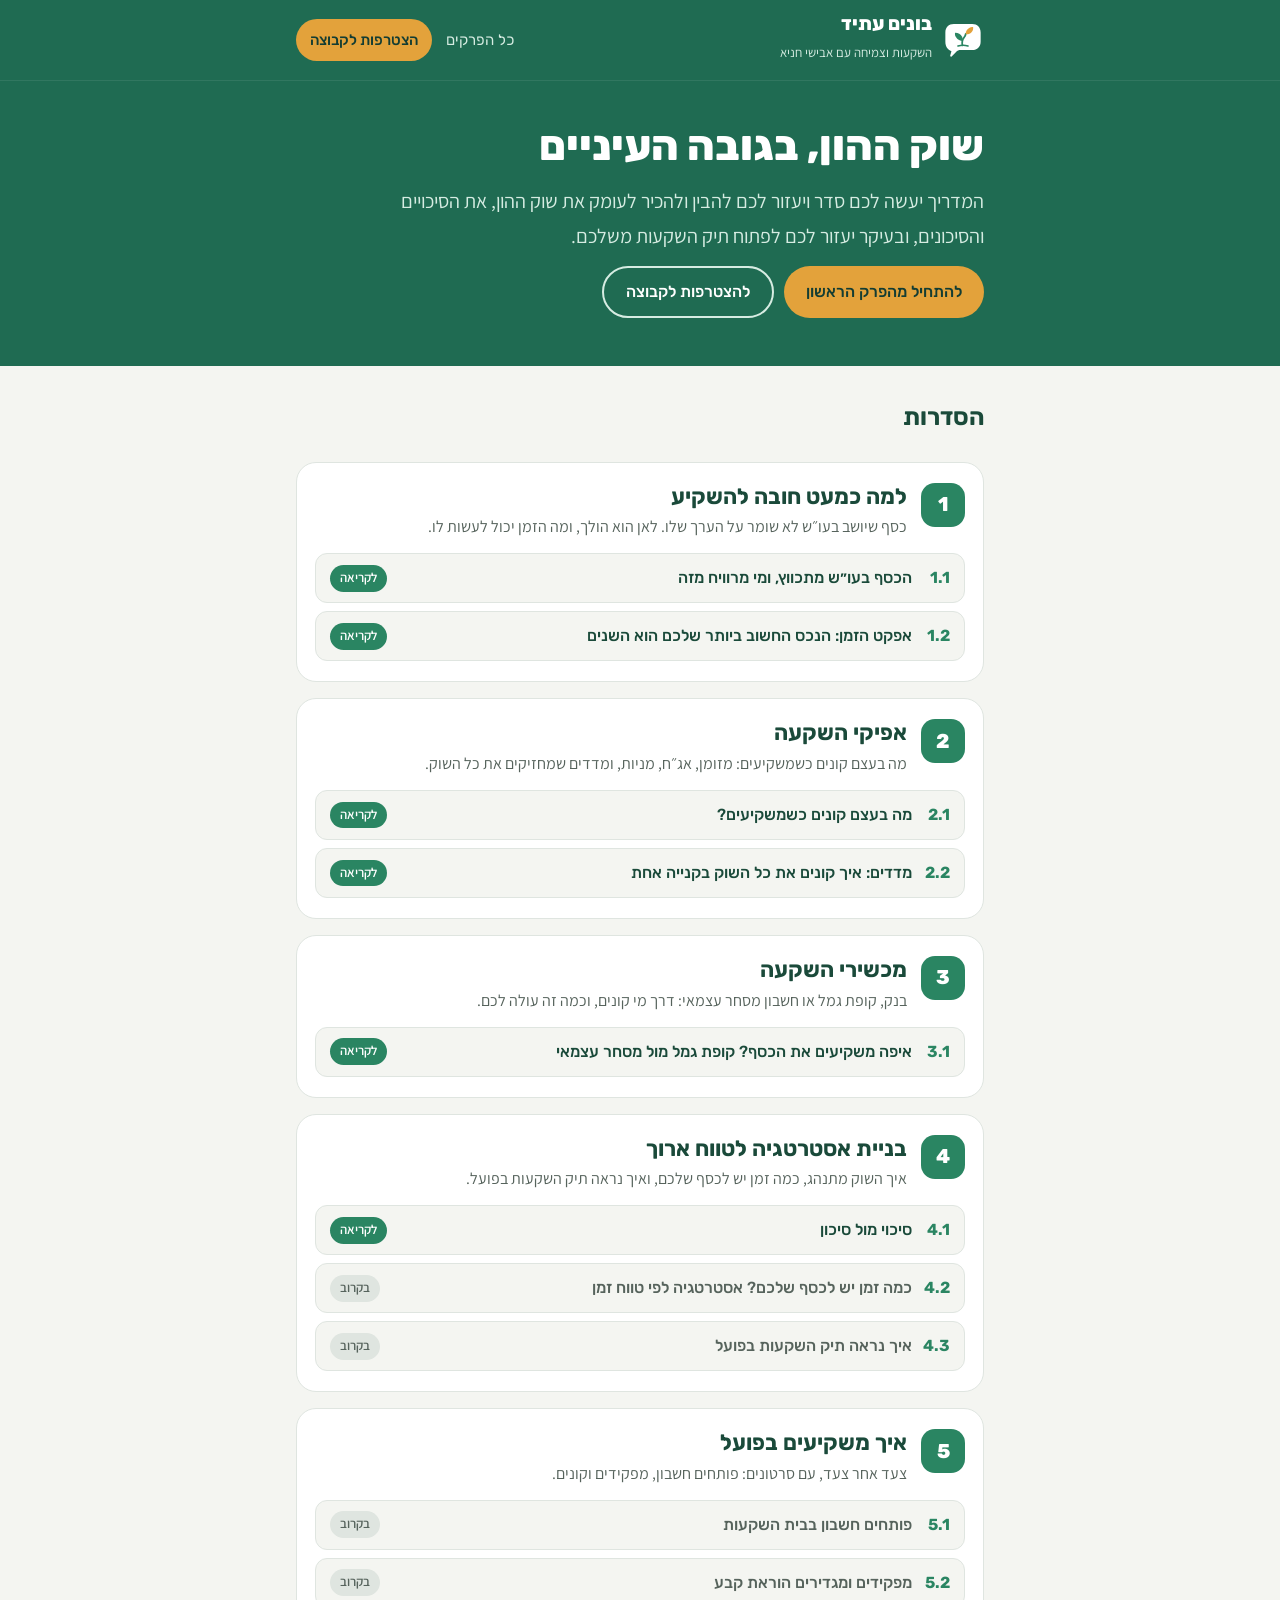
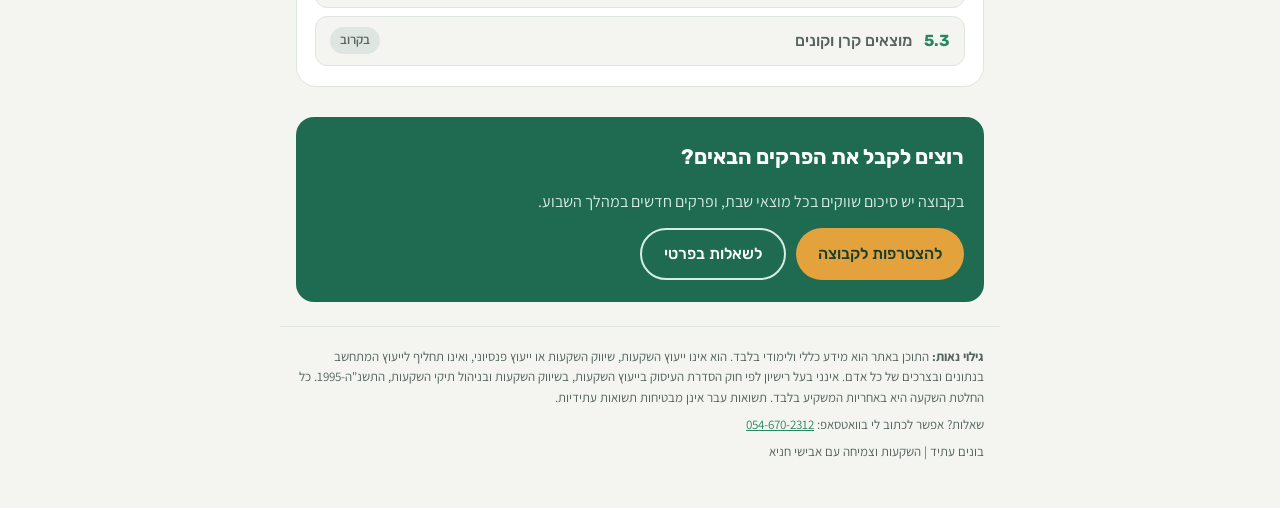
==== index.html @ 4a6ccd6f "פרק 4.1: סיכוי מול סיכון, ועדכון שמות הפרקים בסדרה 4 Co-Authored-By: Claude Opus 5.5 <noreply@anthro" ====
<!doctype html>
<html lang="he" dir="rtl">
<head>
<meta charset="utf-8">
<meta name="viewport" content="width=device-width, initial-scale=1">
<title>בונים עתיד | השקעות וצמיחה עם אבישי חניא</title>
<meta name="description" content="מדריך השקעות למתחילים בגובה העיניים: למה להשקיע, במה, דרך מי, ואיך בפועל.">
<meta property="og:title" content="בונים עתיד | השקעות וצמיחה עם אבישי חניא">
<meta property="og:description" content="מדריך השקעות למתחילים בגובה העיניים: למה להשקיע, במה, דרך מי, ואיך בפועל.">
<link rel="icon" href="assets/logo.svg" type="image/svg+xml">
<link rel="preconnect" href="https://fonts.googleapis.com">
<link rel="preconnect" href="https://fonts.gstatic.com" crossorigin>
<link rel="stylesheet" href="https://fonts.googleapis.com/css2?family=Rubik:wght@500;700;800&family=Assistant:wght@400;600;700&display=swap">
<link rel="stylesheet" href="assets/style.css">
</head>
<body>
<header class="site">
  <div class="wrap bar">
    <a class="brand" href="index.html"><svg class="logo" viewBox="0 0 100 100" aria-hidden="true"><path d="M28 12 H72 C84 12 92 20 92 32 V54 C92 66 84 74 72 74 H44 C40 74 36.5 75.5 33.5 78.5 L23 89 C21.5 90.5 19 89.2 19.6 87.2 L22.5 76.5 C13.5 73.5 8 65 8 54 V32 C8 20 16 12 28 12 Z" fill="#FFFFFF"/><path d="M48.5 63 C47 55 48.5 49 52.5 44 C55 41 56.3 38.5 56.5 35.5" stroke="#2A8562" stroke-width="4.2" stroke-linecap="round" fill="none"/><path d="M38 64.5 Q50 60.5 62 64.5" stroke="#2A8562" stroke-width="3.6" stroke-linecap="round" fill="none"/><path d="M49.6 52.5 C44 52.5 36.5 50 32.6 42.5 C30.8 39 30.4 35.5 31.2 32.6 C38 32.4 44.6 35.6 47.9 42 C49.4 45 49.9 48.6 49.6 52.5 Z" fill="#2A8562"/><path d="M56.4 36.4 C56 30.2 58.8 24.4 64.6 21.2 C67.8 19.5 71.4 18.9 74.2 19.4 C74.7 24.2 73.2 29.2 69.2 32.6 C65.6 35.6 61 36.8 56.4 36.4 Z" fill="#E3A23B"/></svg><span><b>בונים עתיד</b><small>השקעות וצמיחה עם אבישי חניא</small></span></a>
    <nav><a href="index.html#series">כל הפרקים</a><a class="join" href="https://chat.whatsapp.com/K5WcsUNhc2CIY9REkp1zK6?s=cl&amp;p=a&amp;mlu=4&amp;ilr=4&amp;iam=0">הצטרפות לקבוצה</a></nav>
  </div>
</header>
<section class="hero home">
  <div class="wrap">
    <h1>שוק ההון, בגובה העיניים</h1>
    <p class="dek">המדריך יעשה לכם סדר ויעזור לכם להבין ולהכיר לעומק את שוק ההון, את הסיכויים והסיכונים, ובעיקר יעזור לכם לפתוח תיק השקעות משלכם.</p>
    <div class="btns">
      <a class="btn p" href="posts/1-1.html">להתחיל מהפרק הראשון</a>
      <a class="btn s" href="https://chat.whatsapp.com/K5WcsUNhc2CIY9REkp1zK6?s=cl&amp;p=a&amp;mlu=4&amp;ilr=4&amp;iam=0">להצטרפות לקבוצה</a>
    </div>
  </div>
</section>
<main class="wrap">
  <section id="series" class="series-list">
    <h2>הסדרות</h2>
    <article class="series-card" id="s1">
  <div class="sh"><div class="num">1</div><div><h2>למה כמעט חובה להשקיע</h2><p>כסף שיושב בעו״ש לא שומר על הערך שלו. לאן הוא הולך, ומה הזמן יכול לעשות לו.</p></div></div>
  <ul><li><a href="posts/1-1.html"><span class="n">1.1</span>הכסף בעו״ש מתכווץ, ומי מרוויח מזה<span class="tag pub">לקריאה</span></a></li><li><a href="posts/1-2.html"><span class="n">1.2</span>אפקט הזמן: הנכס החשוב ביותר שלכם הוא השנים<span class="tag pub">לקריאה</span></a></li></ul>
</article><article class="series-card" id="s2">
  <div class="sh"><div class="num">2</div><div><h2>אפיקי השקעה</h2><p>מה בעצם קונים כשמשקיעים: מזומן, אג״ח, מניות, ומדדים שמחזיקים את כל השוק.</p></div></div>
  <ul><li><a href="posts/2-1.html"><span class="n">2.1</span>מה בעצם קונים כשמשקיעים?<span class="tag pub">לקריאה</span></a></li><li><a href="posts/2-2.html"><span class="n">2.2</span>מדדים: איך קונים את כל השוק בקנייה אחת<span class="tag pub">לקריאה</span></a></li></ul>
</article><article class="series-card" id="s3">
  <div class="sh"><div class="num">3</div><div><h2>מכשירי השקעה</h2><p>בנק, קופת גמל או חשבון מסחר עצמאי: דרך מי קונים, וכמה זה עולה לכם.</p></div></div>
  <ul><li><a href="posts/3-1.html"><span class="n">3.1</span>איפה משקיעים את הכסף? קופת גמל מול מסחר עצמאי<span class="tag pub">לקריאה</span></a></li></ul>
</article><article class="series-card" id="s4">
  <div class="sh"><div class="num">4</div><div><h2>בניית אסטרטגיה לטווח ארוך</h2><p>איך השוק מתנהג, כמה זמן יש לכסף שלכם, ואיך נראה תיק השקעות בפועל.</p></div></div>
  <ul><li><a href="posts/4-1.html"><span class="n">4.1</span>סיכוי מול סיכון<span class="tag pub">לקריאה</span></a></li><li class="soon"><span class="n">4.2</span>כמה זמן יש לכסף שלכם? אסטרטגיה לפי טווח זמן<span class="tag">בקרוב</span></li><li class="soon"><span class="n">4.3</span>איך נראה תיק השקעות בפועל<span class="tag">בקרוב</span></li></ul>
</article><article class="series-card" id="s5">
  <div class="sh"><div class="num">5</div><div><h2>איך משקיעים בפועל</h2><p>צעד אחר צעד, עם סרטונים: פותחים חשבון, מפקידים וקונים.</p></div></div>
  <ul><li class="soon"><span class="n">5.1</span>פותחים חשבון בבית השקעות<span class="tag">בקרוב</span></li><li class="soon"><span class="n">5.2</span>מפקידים ומגדירים הוראת קבע<span class="tag">בקרוב</span></li><li class="soon"><span class="n">5.3</span>מוצאים קרן וקונים<span class="tag">בקרוב</span></li></ul>
</article>
  </section>
  <section class="cta">
  <h3>רוצים לקבל את הפרקים הבאים?</h3>
  <p>בקבוצה יש סיכום שווקים בכל מוצאי שבת, ופרקים חדשים במהלך השבוע.</p>
  <div class="btns">
    <a class="btn p" href="https://chat.whatsapp.com/K5WcsUNhc2CIY9REkp1zK6?s=cl&amp;p=a&amp;mlu=4&amp;ilr=4&amp;iam=0">להצטרפות לקבוצה</a>
    <a class="btn s" href="https://wa.me/972546702312">לשאלות בפרטי</a>
  </div>
</section>
</main>
<footer class="site">
  <div class="wrap">
    <p><b>גילוי נאות:</b> התוכן באתר הוא מידע כללי ולימודי בלבד. הוא אינו ייעוץ השקעות, שיווק השקעות או ייעוץ פנסיוני, ואינו תחליף לייעוץ המתחשב בנתונים ובצרכים של כל אדם. אינני בעל רישיון לפי חוק הסדרת העיסוק בייעוץ השקעות, בשיווק השקעות ובניהול תיקי השקעות, התשנ"ה-1995. כל החלטת השקעה היא באחריות המשקיע בלבד. תשואות עבר אינן מבטיחות תשואות עתידיות.</p>
    <p>שאלות? אפשר לכתוב לי בוואטסאפ: <a href="https://wa.me/972546702312">054-670-2312</a></p>
    <p>בונים עתיד | השקעות וצמיחה עם אבישי חניא</p>
  </div>
</footer>
</body>
</html>
---- assets/style.css ----
/* בונים עתיד – עיצוב האתר. עמודה אחת לקריאה, פס מותג כהה למעלה, צבעי ירוק-ענבר. */
:root{
  --bg:#F4F5F1; --surface:#FFFFFF; --ink:#16211C; --muted:#56635C; --line:#DFE5E0;
  --brand:#2A8562; --brand-deep:#1A4A3A; --amber:#E3A23B; --mint:#EAF4EE;
  --band:#1F6B52; --band-ink:#FFFFFF; --band-soft:#D6ECE2;
  --f-display:'Rubik','Assistant',system-ui,sans-serif; --f-body:'Assistant','Rubik',system-ui,sans-serif;
}
@media (prefers-color-scheme: dark){:root{
  --bg:#0F1915; --surface:#16231E; --ink:#E6EEEA; --muted:#A1B1A9; --line:#29382F;
  --brand:#6CC39C; --brand-deep:#D3EBDF; --mint:#1B3029; --band:#0B2A21; --band-ink:#F3F7F5; --band-soft:#A9CFBE;
  color-scheme:dark}}
*{box-sizing:border-box}
html{scroll-behavior:smooth}
body{margin:0;background:var(--bg);color:var(--ink);font-family:var(--f-body);font-size:18px;line-height:1.75}
a{color:var(--brand)}
a:focus-visible{outline:2px solid var(--amber);outline-offset:3px}
.wrap{max-width:720px;margin:0 auto;padding-left:max(16px,env(safe-area-inset-left,0px));padding-right:max(16px,env(safe-area-inset-right,0px))}

/* header */
header.site{background:var(--band);color:var(--band-ink)}
.bar{display:flex;align-items:center;justify-content:space-between;gap:12px;flex-wrap:wrap;padding-block:14px}
.brand{display:flex;align-items:center;gap:10px;color:var(--band-ink);text-decoration:none}
.brand .logo{width:42px;height:42px;flex-shrink:0}
.brand b{display:block;font-family:var(--f-display);font-weight:800;font-size:19px;line-height:1.1}
.brand small{font-size:13px;color:var(--band-soft)}
header nav{display:flex;gap:14px;align-items:center;font-family:var(--f-display);font-size:15px}
header nav a{color:var(--band-soft);text-decoration:none}
header nav a.join{background:var(--amber);color:#143D33;padding:8px 14px;border-radius:999px;font-weight:500}

/* hero */
.hero{background:var(--band);color:var(--band-ink);border-top:1px solid rgba(255,255,255,.08)}
.hero .wrap{padding-block:26px 36px;display:flex;flex-direction:column;gap:12px}
.hero h1{margin:0;font-family:var(--f-display);font-weight:800;font-size:clamp(28px,6vw,42px);line-height:1.2;text-wrap:balance}
.hero .series{font-family:var(--f-display);font-weight:500;font-size:14px;color:var(--amber)}
.hero .dek{margin:0;font-size:20px;color:var(--band-soft);max-width:600px}
.hero.home .wrap{padding-block:40px 48px}

/* article */
main.wrap{padding-block:30px 24px;display:flex;flex-direction:column;gap:18px}
.article p{margin:0}
.article h2{margin:12px 0 0;font-family:var(--f-display);font-weight:700;font-size:23px;color:var(--brand-deep);text-wrap:balance}
.bottom{background:var(--mint);border-radius:14px;padding:16px 18px}
.bottom strong{color:var(--brand-deep)}
.lead{font-family:var(--f-display);font-weight:500;font-size:21px;line-height:1.5;color:var(--brand-deep)}
.note{font-size:14px;color:var(--muted);line-height:1.6}

/* chapter nav */
nav.chap{display:grid;grid-template-columns:repeat(2,minmax(0,1fr));gap:12px;margin-top:8px}
nav.chap a{display:flex;flex-direction:column;gap:2px;background:var(--surface);border:1px solid var(--line);border-radius:14px;padding:12px 16px;text-decoration:none;color:var(--ink);min-height:48px}
nav.chap a:hover{border-color:var(--brand)}
nav.chap span{font-size:13px;color:var(--muted)}
nav.chap b{font-family:var(--f-display);font-weight:500;color:var(--brand-deep);line-height:1.35}
nav.chap .next{grid-column:2}

/* buttons + cta */
.btns{display:flex;flex-wrap:wrap;gap:10px}
.btn{display:inline-flex;align-items:center;justify-content:center;min-height:48px;padding:10px 22px;border-radius:999px;font-family:var(--f-display);font-weight:500;font-size:16px;text-decoration:none}
.btn.p{background:var(--amber);color:#143D33}
.btn.s{border:2px solid var(--band-soft);color:var(--band-ink)}
.btn:hover{filter:brightness(1.08)}
.cta{background:var(--band);color:var(--band-ink);border-radius:18px;padding:22px 20px;display:flex;flex-direction:column;gap:12px;margin-top:12px}
.cta h3{margin:0;font-family:var(--f-display);font-size:21px}
.cta p{margin:0;color:var(--band-soft);font-size:16px}

/* home */
.about h2,.series-list>h2{margin:0 0 8px;font-family:var(--f-display);font-size:24px;color:var(--brand-deep)}
.about p{margin:0}
.series-list{display:flex;flex-direction:column;gap:16px;scroll-margin-top:16px}
.series-card{background:var(--surface);border:1px solid var(--line);border-radius:20px;padding:20px 18px;display:flex;flex-direction:column;gap:12px}
.sh{display:flex;gap:14px;align-items:flex-start}
.sh .num{flex-shrink:0;width:44px;height:44px;border-radius:14px;background:var(--brand);color:#fff;display:flex;align-items:center;justify-content:center;font-family:var(--f-display);font-weight:800;font-size:20px}
.sh h2{margin:0;font-family:var(--f-display);font-size:22px;color:var(--brand-deep);line-height:1.3}
.sh p{margin:2px 0 0;color:var(--muted);font-size:16px}
.series-card ul{list-style:none;margin:0;padding:0;display:flex;flex-direction:column;gap:8px}
.series-card li a,.series-card li.soon{display:flex;align-items:center;gap:10px;padding:10px 14px;border-radius:12px;background:var(--bg);border:1px solid var(--line);min-height:48px;font-family:var(--f-display);font-weight:500;font-size:16px;text-decoration:none;color:var(--brand-deep)}
.series-card li a:hover{border-color:var(--brand)}
.series-card li.soon{color:var(--muted)}
.series-card .n{flex-shrink:0;color:var(--brand);font-weight:700;min-width:28px}
.tag{margin-inline-start:auto;flex-shrink:0;font-family:var(--f-body);font-size:13px;font-weight:600;padding:2px 10px;border-radius:999px;background:var(--line);color:var(--muted)}
.tag.pub{background:var(--brand);color:#fff}

/* footer */
footer.site .wrap{padding-block:20px 40px;font-size:13px;color:var(--muted);line-height:1.6;border-top:1px solid var(--line)}
footer.site p{margin:0 0 6px}

@media (max-width:520px){
  body{font-size:17px}
  header nav a:not(.join){display:none}
  nav.chap{grid-template-columns:minmax(0,1fr)}
  nav.chap .next{grid-column:auto}
}
@media (prefers-reduced-motion:reduce){html{scroll-behavior:auto}}
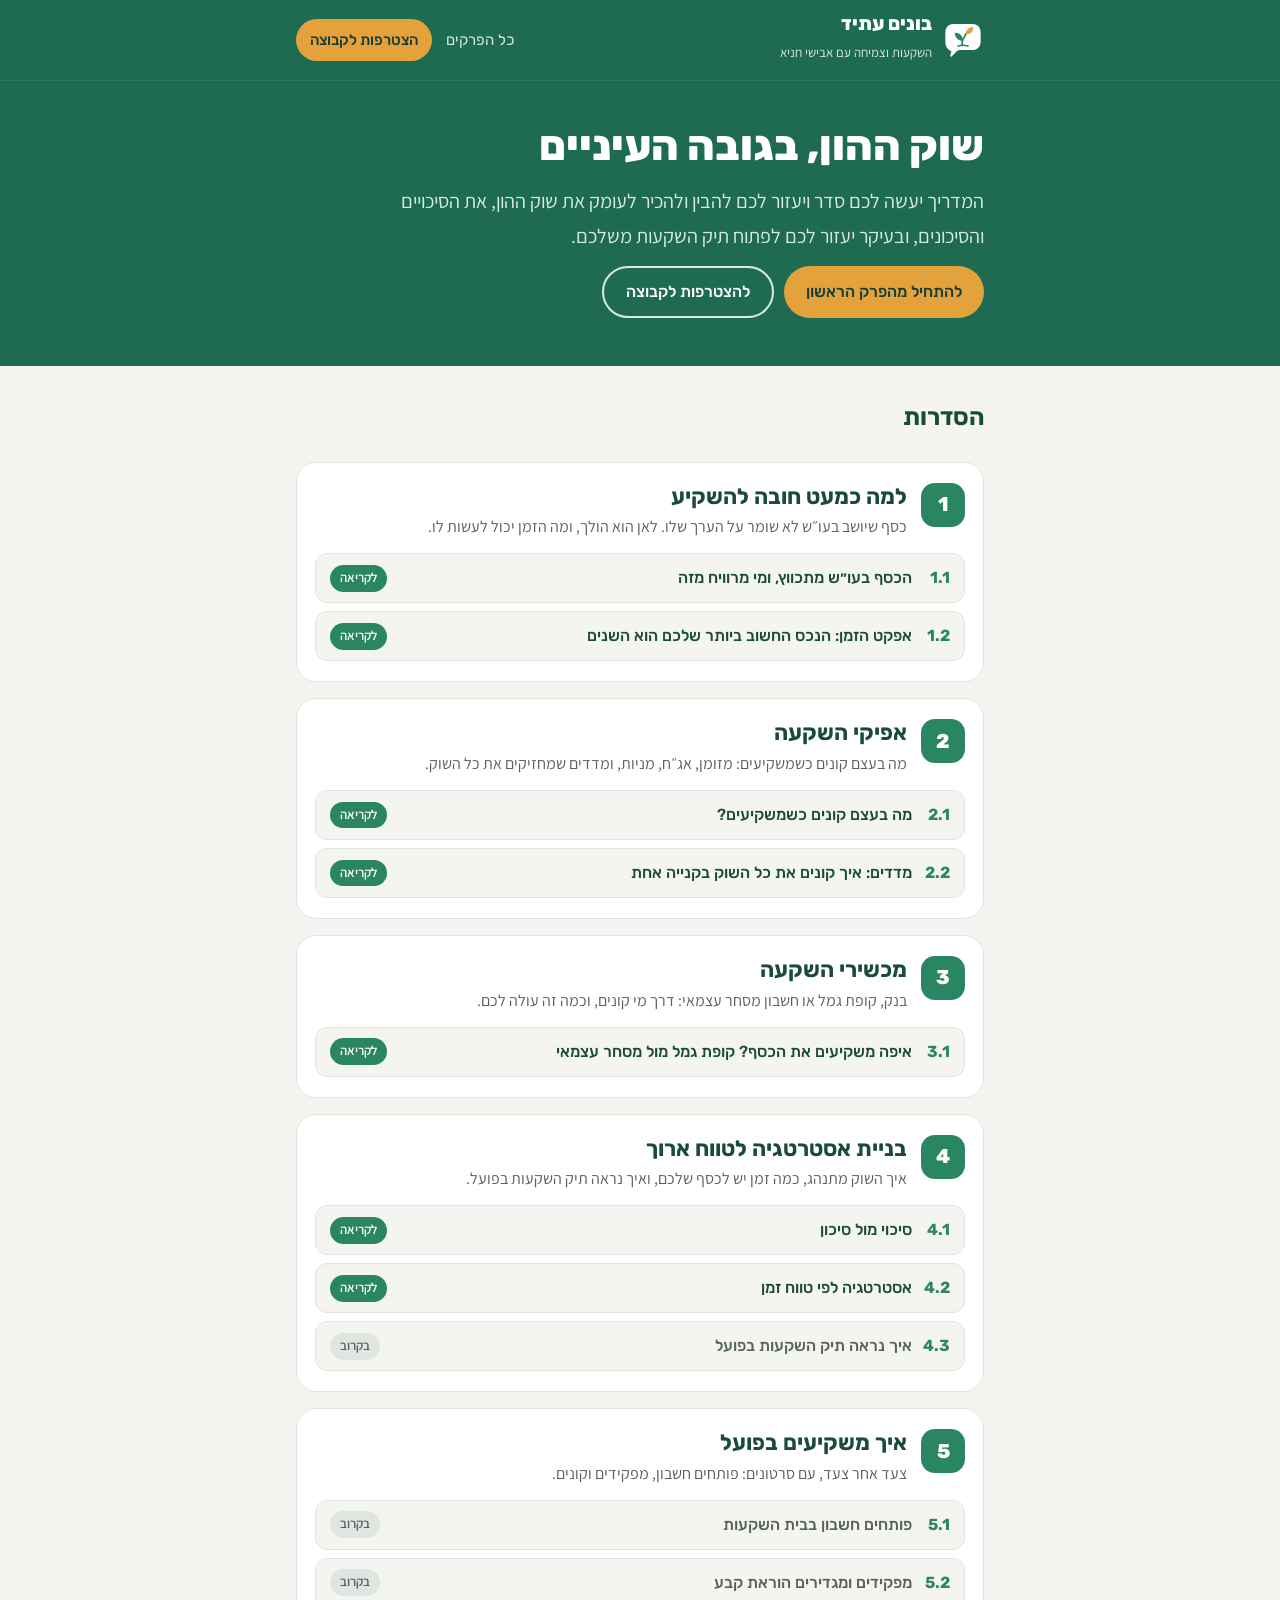
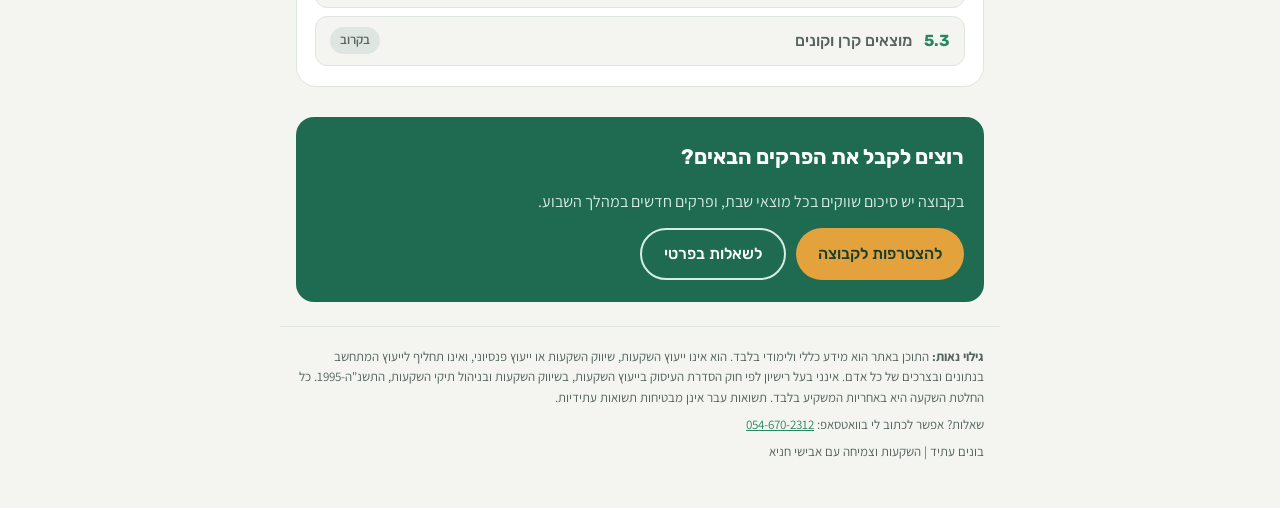
==== commit 263f8a3b: "פרק 4.2: אסטרטגיה לפי טווח זמן Co-Authored-By: Claude Opus 5.5 <noreply@anthropic.com> Claude-Sessio" ====
--- a/index.html
+++ b/index.html
@@ -7,6 +7,9 @@
 <meta name="description" content="מדריך השקעות למתחילים בגובה העיניים: למה להשקיע, במה, דרך מי, ואיך בפועל.">
 <meta property="og:title" content="בונים עתיד | השקעות וצמיחה עם אבישי חניא">
 <meta property="og:description" content="מדריך השקעות למתחילים בגובה העיניים: למה להשקיע, במה, דרך מי, ואיך בפועל.">
+<!-- Google Analytics -->
+<script async src="https://www.googletagmanager.com/gtag/js?id=G-WRVBG9E5QT"></script>
+<script>window.dataLayer=window.dataLayer||[];function gtag(){dataLayer.push(arguments);}gtag('js',new Date());gtag('config','G-WRVBG9E5QT');</script>
 <link rel="icon" href="assets/logo.svg" type="image/svg+xml">
 <link rel="preconnect" href="https://fonts.googleapis.com">
 <link rel="preconnect" href="https://fonts.gstatic.com" crossorigin>
@@ -44,7 +47,7 @@
   <ul><li><a href="posts/3-1.html"><span class="n">3.1</span>איפה משקיעים את הכסף? קופת גמל מול מסחר עצמאי<span class="tag pub">לקריאה</span></a></li></ul>
 </article><article class="series-card" id="s4">
   <div class="sh"><div class="num">4</div><div><h2>בניית אסטרטגיה לטווח ארוך</h2><p>איך השוק מתנהג, כמה זמן יש לכסף שלכם, ואיך נראה תיק השקעות בפועל.</p></div></div>
-  <ul><li><a href="posts/4-1.html"><span class="n">4.1</span>סיכוי מול סיכון<span class="tag pub">לקריאה</span></a></li><li class="soon"><span class="n">4.2</span>כמה זמן יש לכסף שלכם? אסטרטגיה לפי טווח זמן<span class="tag">בקרוב</span></li><li class="soon"><span class="n">4.3</span>איך נראה תיק השקעות בפועל<span class="tag">בקרוב</span></li></ul>
+  <ul><li><a href="posts/4-1.html"><span class="n">4.1</span>סיכוי מול סיכון<span class="tag pub">לקריאה</span></a></li><li><a href="posts/4-2.html"><span class="n">4.2</span>אסטרטגיה לפי טווח זמן<span class="tag pub">לקריאה</span></a></li><li class="soon"><span class="n">4.3</span>איך נראה תיק השקעות בפועל<span class="tag">בקרוב</span></li></ul>
 </article><article class="series-card" id="s5">
   <div class="sh"><div class="num">5</div><div><h2>איך משקיעים בפועל</h2><p>צעד אחר צעד, עם סרטונים: פותחים חשבון, מפקידים וקונים.</p></div></div>
   <ul><li class="soon"><span class="n">5.1</span>פותחים חשבון בבית השקעות<span class="tag">בקרוב</span></li><li class="soon"><span class="n">5.2</span>מפקידים ומגדירים הוראת קבע<span class="tag">בקרוב</span></li><li class="soon"><span class="n">5.3</span>מוצאים קרן וקונים<span class="tag">בקרוב</span></li></ul>
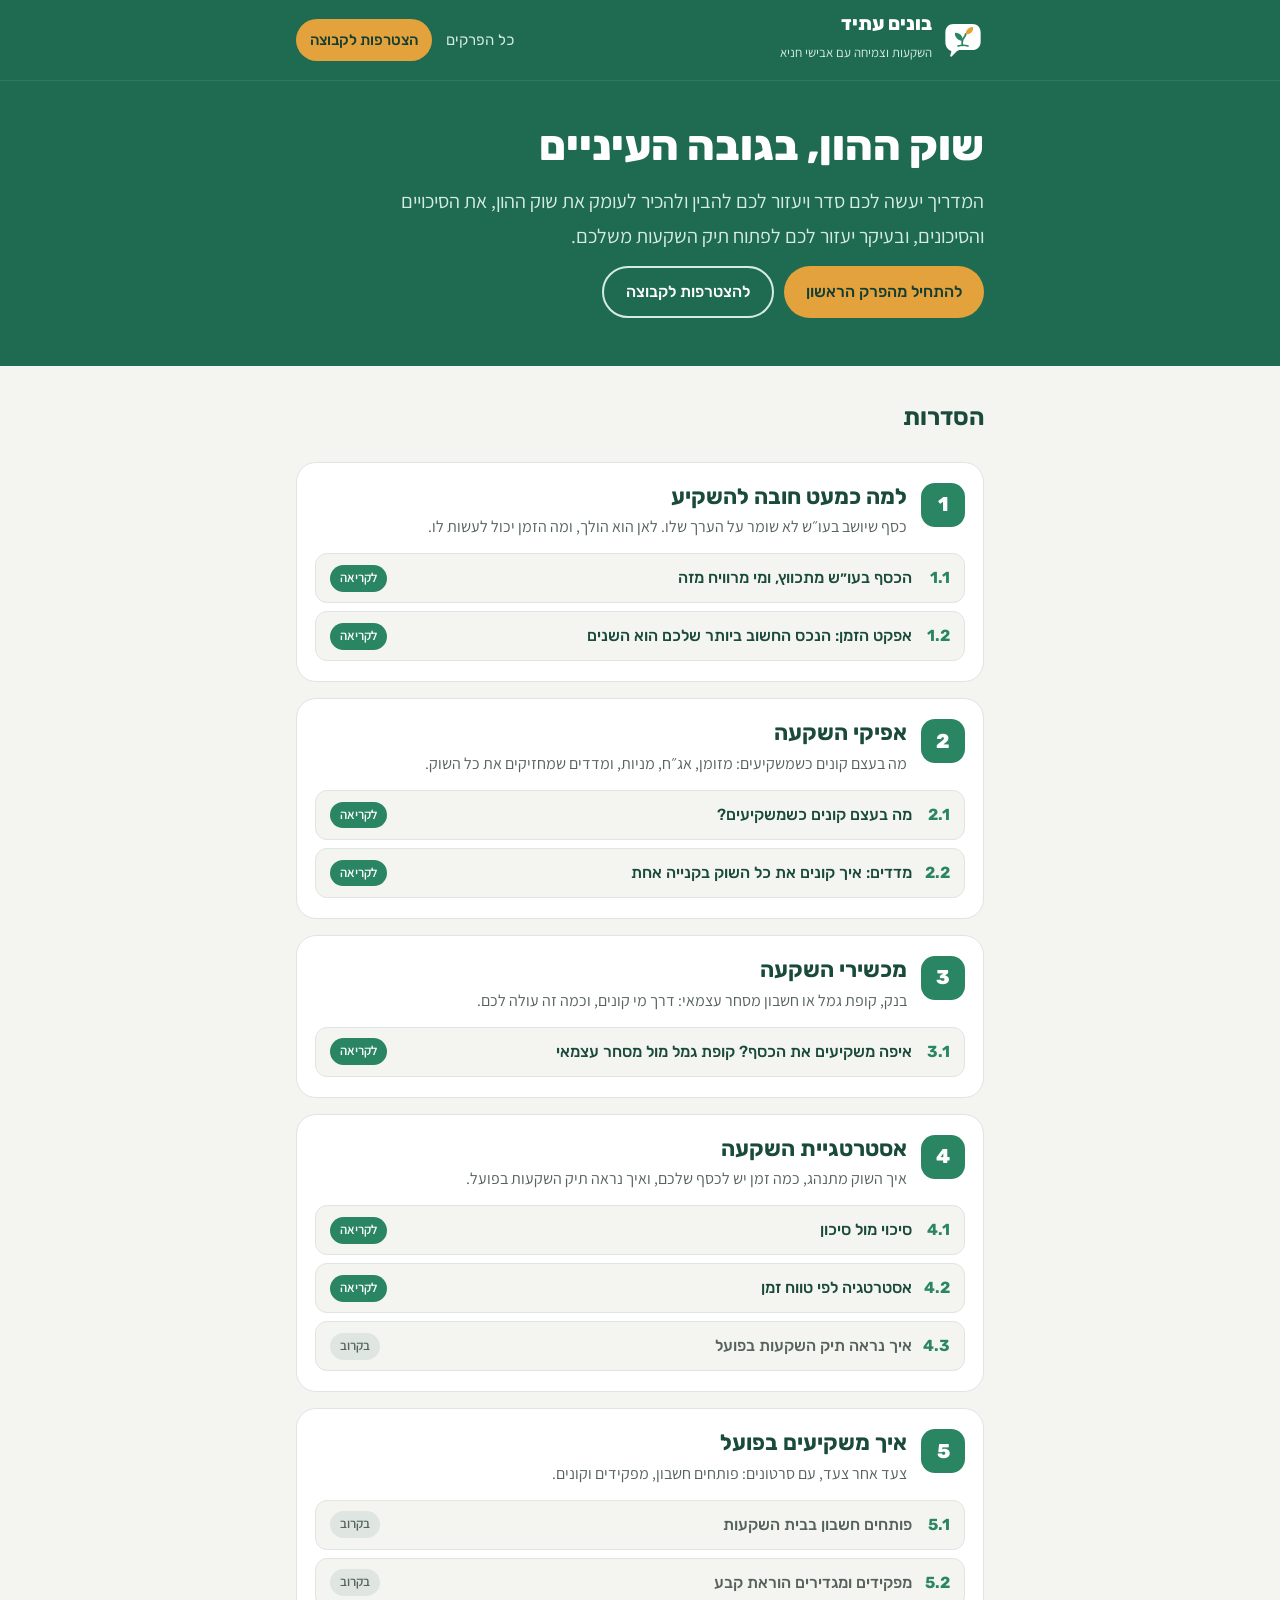
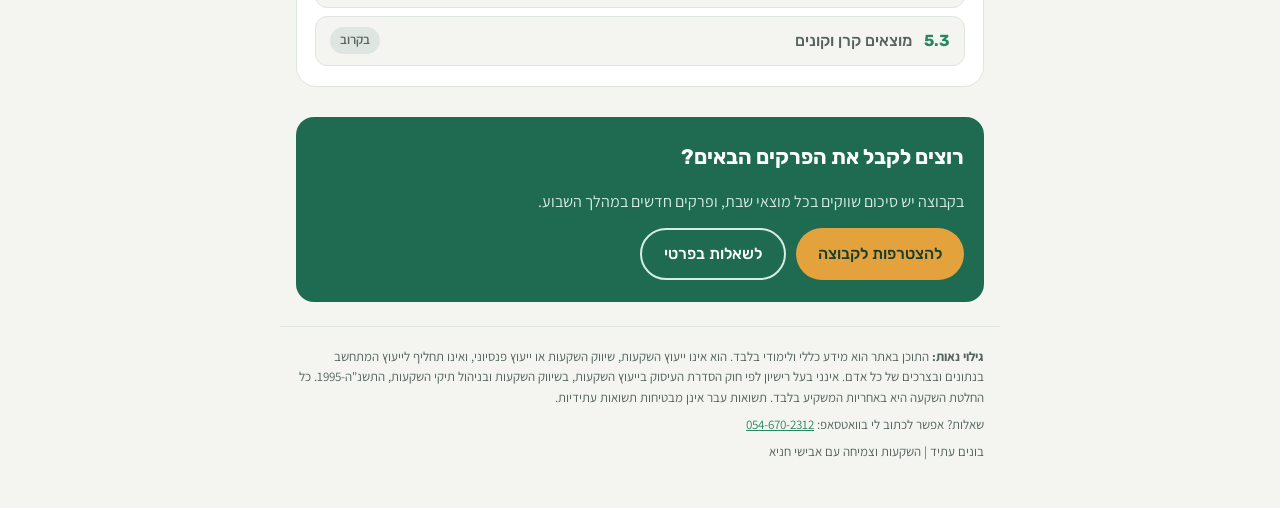
==== commit dafa35f9: "שם סדרה 4: אסטרטגיית השקעה Co-Authored-By: Claude Opus 5.5 <noreply@anthropic.com> Claude-Session: h" ====
--- a/index.html
+++ b/index.html
@@ -46,7 +46,7 @@
   <div class="sh"><div class="num">3</div><div><h2>מכשירי השקעה</h2><p>בנק, קופת גמל או חשבון מסחר עצמאי: דרך מי קונים, וכמה זה עולה לכם.</p></div></div>
   <ul><li><a href="posts/3-1.html"><span class="n">3.1</span>איפה משקיעים את הכסף? קופת גמל מול מסחר עצמאי<span class="tag pub">לקריאה</span></a></li></ul>
 </article><article class="series-card" id="s4">
-  <div class="sh"><div class="num">4</div><div><h2>בניית אסטרטגיה לטווח ארוך</h2><p>איך השוק מתנהג, כמה זמן יש לכסף שלכם, ואיך נראה תיק השקעות בפועל.</p></div></div>
+  <div class="sh"><div class="num">4</div><div><h2>אסטרטגיית השקעה</h2><p>איך השוק מתנהג, כמה זמן יש לכסף שלכם, ואיך נראה תיק השקעות בפועל.</p></div></div>
   <ul><li><a href="posts/4-1.html"><span class="n">4.1</span>סיכוי מול סיכון<span class="tag pub">לקריאה</span></a></li><li><a href="posts/4-2.html"><span class="n">4.2</span>אסטרטגיה לפי טווח זמן<span class="tag pub">לקריאה</span></a></li><li class="soon"><span class="n">4.3</span>איך נראה תיק השקעות בפועל<span class="tag">בקרוב</span></li></ul>
 </article><article class="series-card" id="s5">
   <div class="sh"><div class="num">5</div><div><h2>איך משקיעים בפועל</h2><p>צעד אחר צעד, עם סרטונים: פותחים חשבון, מפקידים וקונים.</p></div></div>
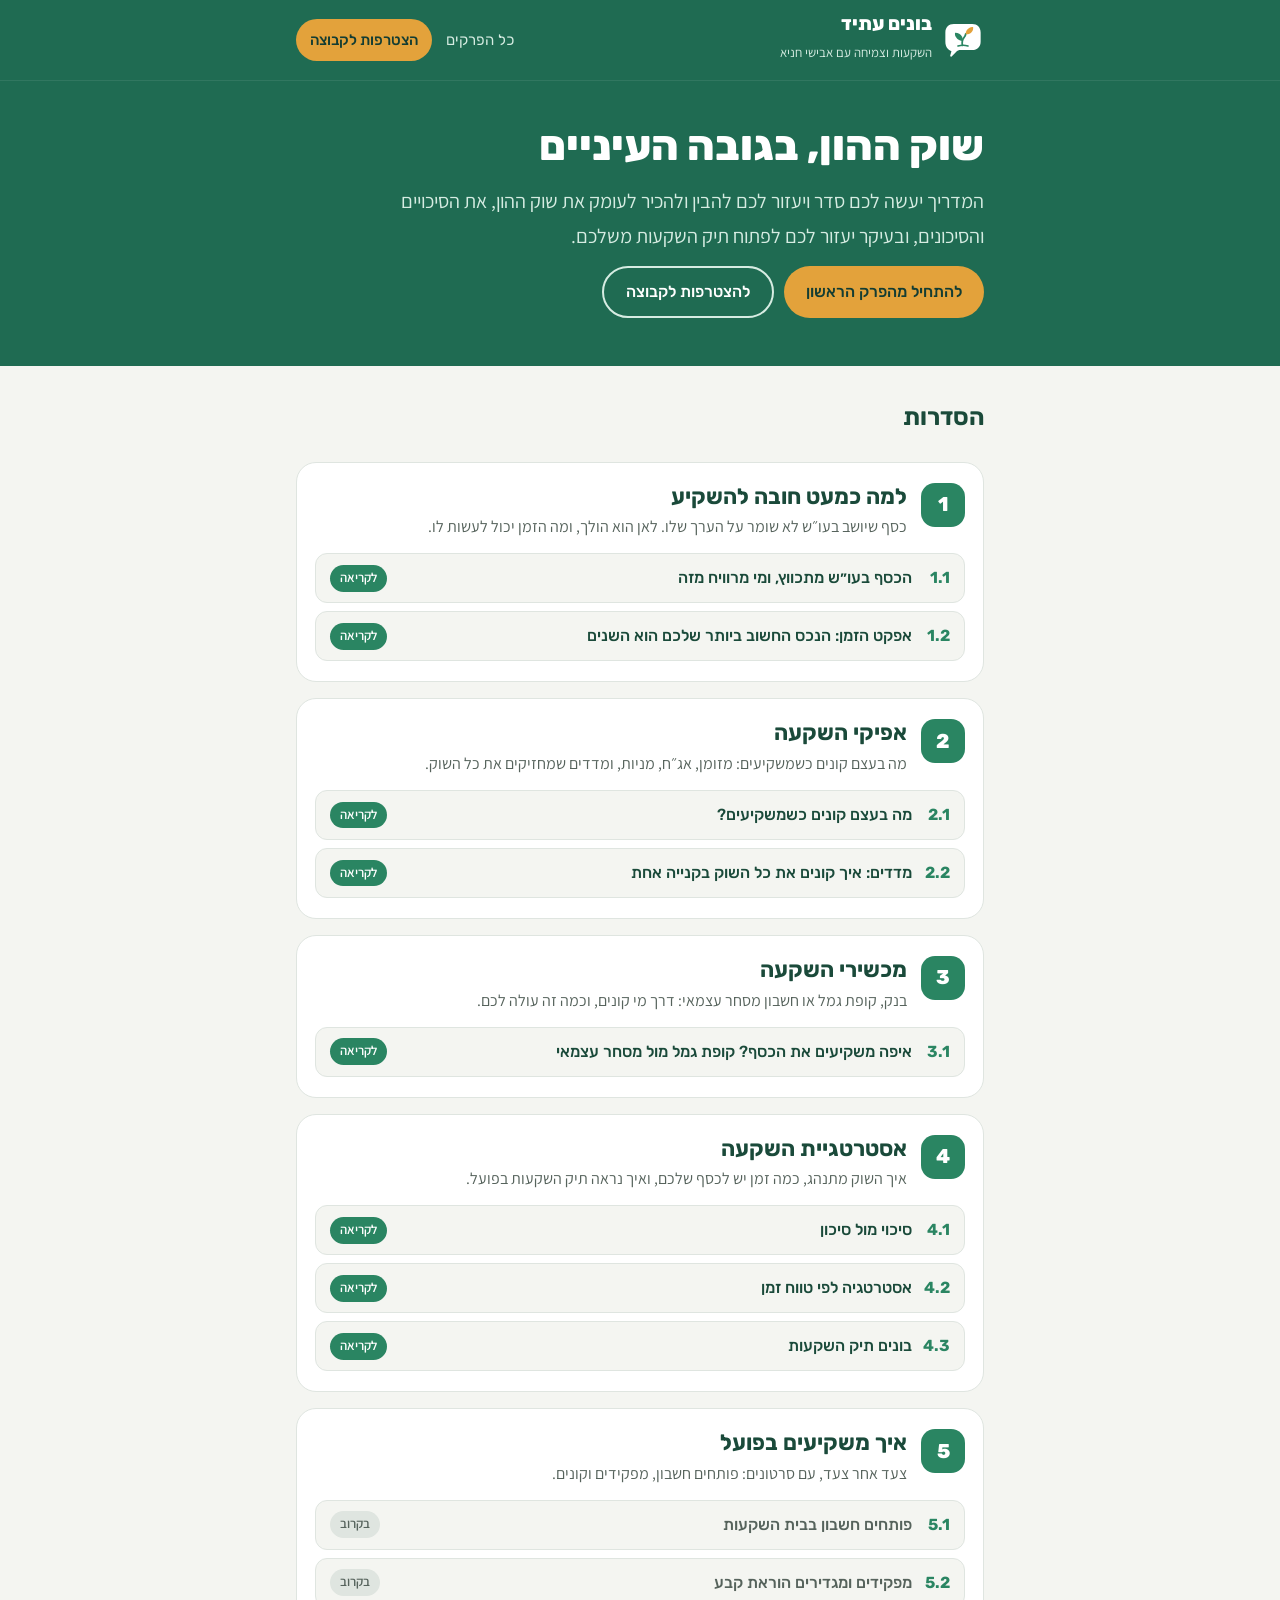
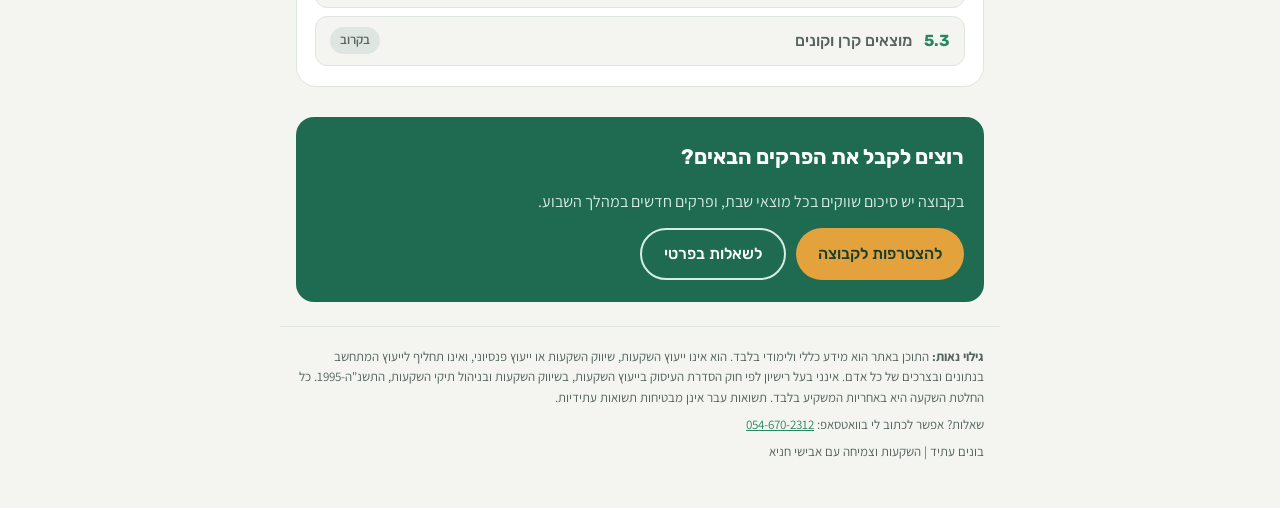
==== commit 0510e9b3: "פרק 4.3: בונים תיק השקעות, רשימת קרנות וחלונית פתיחת חשבון Co-Authored-By: Claude Opus 5.5 <noreply@" ====
--- a/index.html
+++ b/index.html
@@ -47,7 +47,7 @@
   <ul><li><a href="posts/3-1.html"><span class="n">3.1</span>איפה משקיעים את הכסף? קופת גמל מול מסחר עצמאי<span class="tag pub">לקריאה</span></a></li></ul>
 </article><article class="series-card" id="s4">
   <div class="sh"><div class="num">4</div><div><h2>אסטרטגיית השקעה</h2><p>איך השוק מתנהג, כמה זמן יש לכסף שלכם, ואיך נראה תיק השקעות בפועל.</p></div></div>
-  <ul><li><a href="posts/4-1.html"><span class="n">4.1</span>סיכוי מול סיכון<span class="tag pub">לקריאה</span></a></li><li><a href="posts/4-2.html"><span class="n">4.2</span>אסטרטגיה לפי טווח זמן<span class="tag pub">לקריאה</span></a></li><li class="soon"><span class="n">4.3</span>איך נראה תיק השקעות בפועל<span class="tag">בקרוב</span></li></ul>
+  <ul><li><a href="posts/4-1.html"><span class="n">4.1</span>סיכוי מול סיכון<span class="tag pub">לקריאה</span></a></li><li><a href="posts/4-2.html"><span class="n">4.2</span>אסטרטגיה לפי טווח זמן<span class="tag pub">לקריאה</span></a></li><li><a href="posts/4-3.html"><span class="n">4.3</span>בונים תיק השקעות<span class="tag pub">לקריאה</span></a></li></ul>
 </article><article class="series-card" id="s5">
   <div class="sh"><div class="num">5</div><div><h2>איך משקיעים בפועל</h2><p>צעד אחר צעד, עם סרטונים: פותחים חשבון, מפקידים וקונים.</p></div></div>
   <ul><li class="soon"><span class="n">5.1</span>פותחים חשבון בבית השקעות<span class="tag">בקרוב</span></li><li class="soon"><span class="n">5.2</span>מפקידים ומגדירים הוראת קבע<span class="tag">בקרוב</span></li><li class="soon"><span class="n">5.3</span>מוצאים קרן וקונים<span class="tag">בקרוב</span></li></ul>
--- a/assets/style.css
+++ b/assets/style.css
@@ -90,3 +90,17 @@
   nav.chap .next{grid-column:auto}
 }
 @media (prefers-reduced-motion:reduce){html{scroll-behavior:auto}}
+
+/* open-account box */
+.acct{background:var(--surface);border:2px solid var(--brand);border-radius:18px;padding:22px 20px;display:flex;flex-direction:column;gap:14px;margin-top:12px}
+.acct h3{margin:0;font-family:var(--f-display);font-size:22px;color:var(--brand-deep)}
+.acct p{margin:0}
+.brokers{display:grid;grid-template-columns:repeat(2,minmax(0,1fr));gap:12px}
+.broker{display:flex;flex-direction:column;gap:4px;background:var(--mint);border:1px solid var(--line);border-radius:14px;padding:14px 16px;text-decoration:none;color:var(--ink);font-size:15px;line-height:1.5}
+.broker:hover{border-color:var(--brand)}
+.broker b{font-family:var(--f-display);font-size:18px;color:var(--brand-deep)}
+.broker em{font-style:normal;font-family:var(--f-display);font-weight:500;color:var(--brand);margin-top:4px}
+.flow{margin:0;padding-inline-start:22px;display:flex;flex-direction:column;gap:6px}
+.acct .btn.p{align-self:flex-start}
+.acct .small{font-size:13px;color:var(--muted);line-height:1.6}
+@media (max-width:520px){.brokers{grid-template-columns:minmax(0,1fr)}}
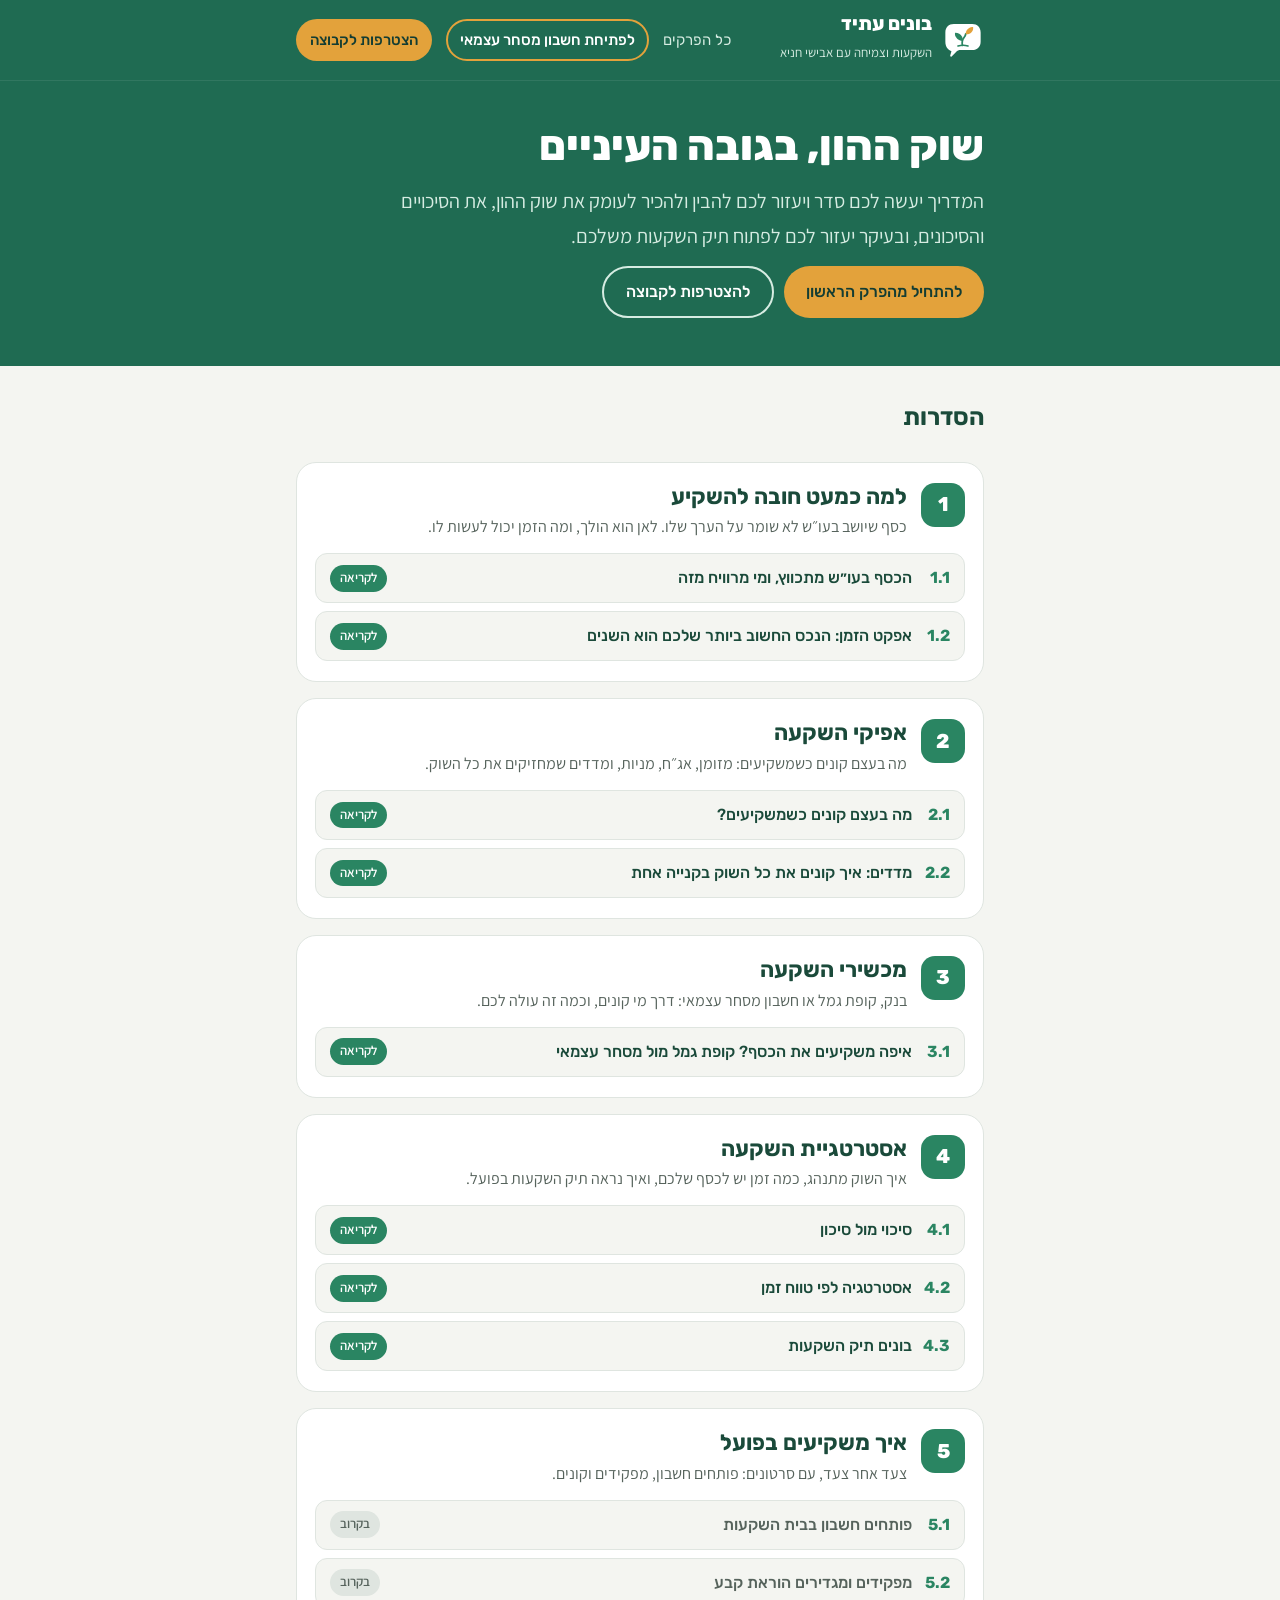
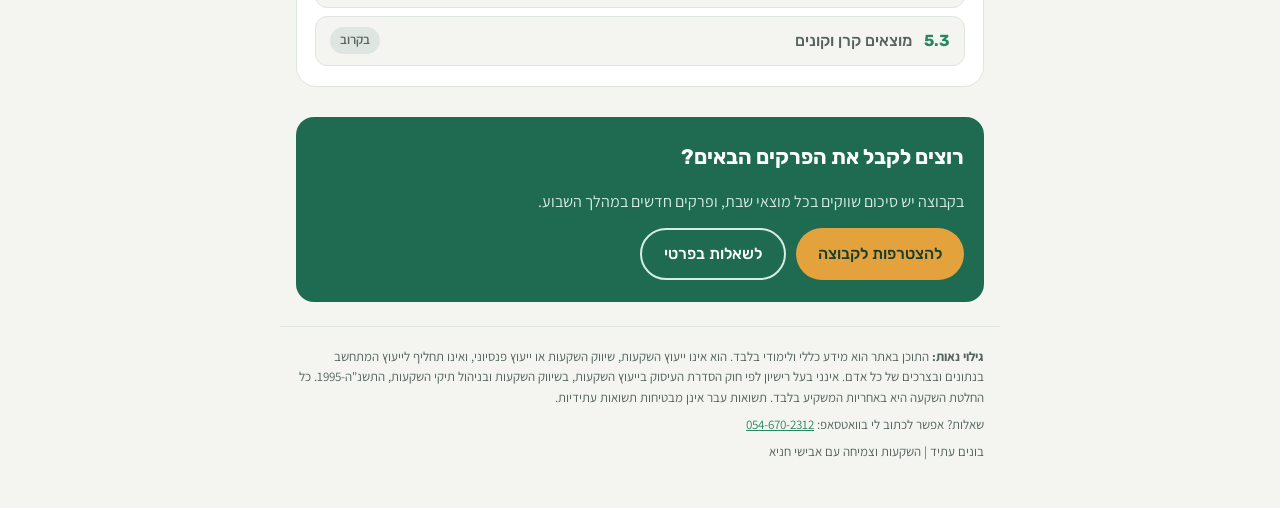
==== commit c5124c3e: "גידור מט"ח: יתרונות וחסרונות; כפתור פתיחת חשבון בדף הבית Co-Authored-By: Claude Opus 5.5 <noreply@an" ====
--- a/index.html
+++ b/index.html
@@ -20,7 +20,7 @@
 <header class="site">
   <div class="wrap bar">
     <a class="brand" href="index.html"><svg class="logo" viewBox="0 0 100 100" aria-hidden="true"><path d="M28 12 H72 C84 12 92 20 92 32 V54 C92 66 84 74 72 74 H44 C40 74 36.5 75.5 33.5 78.5 L23 89 C21.5 90.5 19 89.2 19.6 87.2 L22.5 76.5 C13.5 73.5 8 65 8 54 V32 C8 20 16 12 28 12 Z" fill="#FFFFFF"/><path d="M48.5 63 C47 55 48.5 49 52.5 44 C55 41 56.3 38.5 56.5 35.5" stroke="#2A8562" stroke-width="4.2" stroke-linecap="round" fill="none"/><path d="M38 64.5 Q50 60.5 62 64.5" stroke="#2A8562" stroke-width="3.6" stroke-linecap="round" fill="none"/><path d="M49.6 52.5 C44 52.5 36.5 50 32.6 42.5 C30.8 39 30.4 35.5 31.2 32.6 C38 32.4 44.6 35.6 47.9 42 C49.4 45 49.9 48.6 49.6 52.5 Z" fill="#2A8562"/><path d="M56.4 36.4 C56 30.2 58.8 24.4 64.6 21.2 C67.8 19.5 71.4 18.9 74.2 19.4 C74.7 24.2 73.2 29.2 69.2 32.6 C65.6 35.6 61 36.8 56.4 36.4 Z" fill="#E3A23B"/></svg><span><b>בונים עתיד</b><small>השקעות וצמיחה עם אבישי חניא</small></span></a>
-    <nav><a href="index.html#series">כל הפרקים</a><a class="join" href="https://chat.whatsapp.com/K5WcsUNhc2CIY9REkp1zK6?s=cl&amp;p=a&amp;mlu=4&amp;ilr=4&amp;iam=0">הצטרפות לקבוצה</a></nav>
+    <nav><a href="index.html#series">כל הפרקים</a><a class="join acct-btn" href="posts/4-3.html#acct">לפתיחת חשבון מסחר עצמאי</a><a class="join" href="https://chat.whatsapp.com/K5WcsUNhc2CIY9REkp1zK6?s=cl&amp;p=a&amp;mlu=4&amp;ilr=4&amp;iam=0">הצטרפות לקבוצה</a></nav>
   </div>
 </header>
 <section class="hero home">
--- a/assets/style.css
+++ b/assets/style.css
@@ -104,3 +104,6 @@
 .acct .btn.p{align-self:flex-start}
 .acct .small{font-size:13px;color:var(--muted);line-height:1.6}
 @media (max-width:520px){.brokers{grid-template-columns:minmax(0,1fr)}}
+header nav a.join.acct-btn{background:transparent;color:var(--band-ink);border:2px solid var(--amber);padding:6px 12px}
+header nav a.join{white-space:nowrap}
+@media (max-width:520px){header nav{gap:8px}header nav a.join{font-size:13px;padding:7px 11px}header nav a.join.acct-btn{padding:5px 10px}}
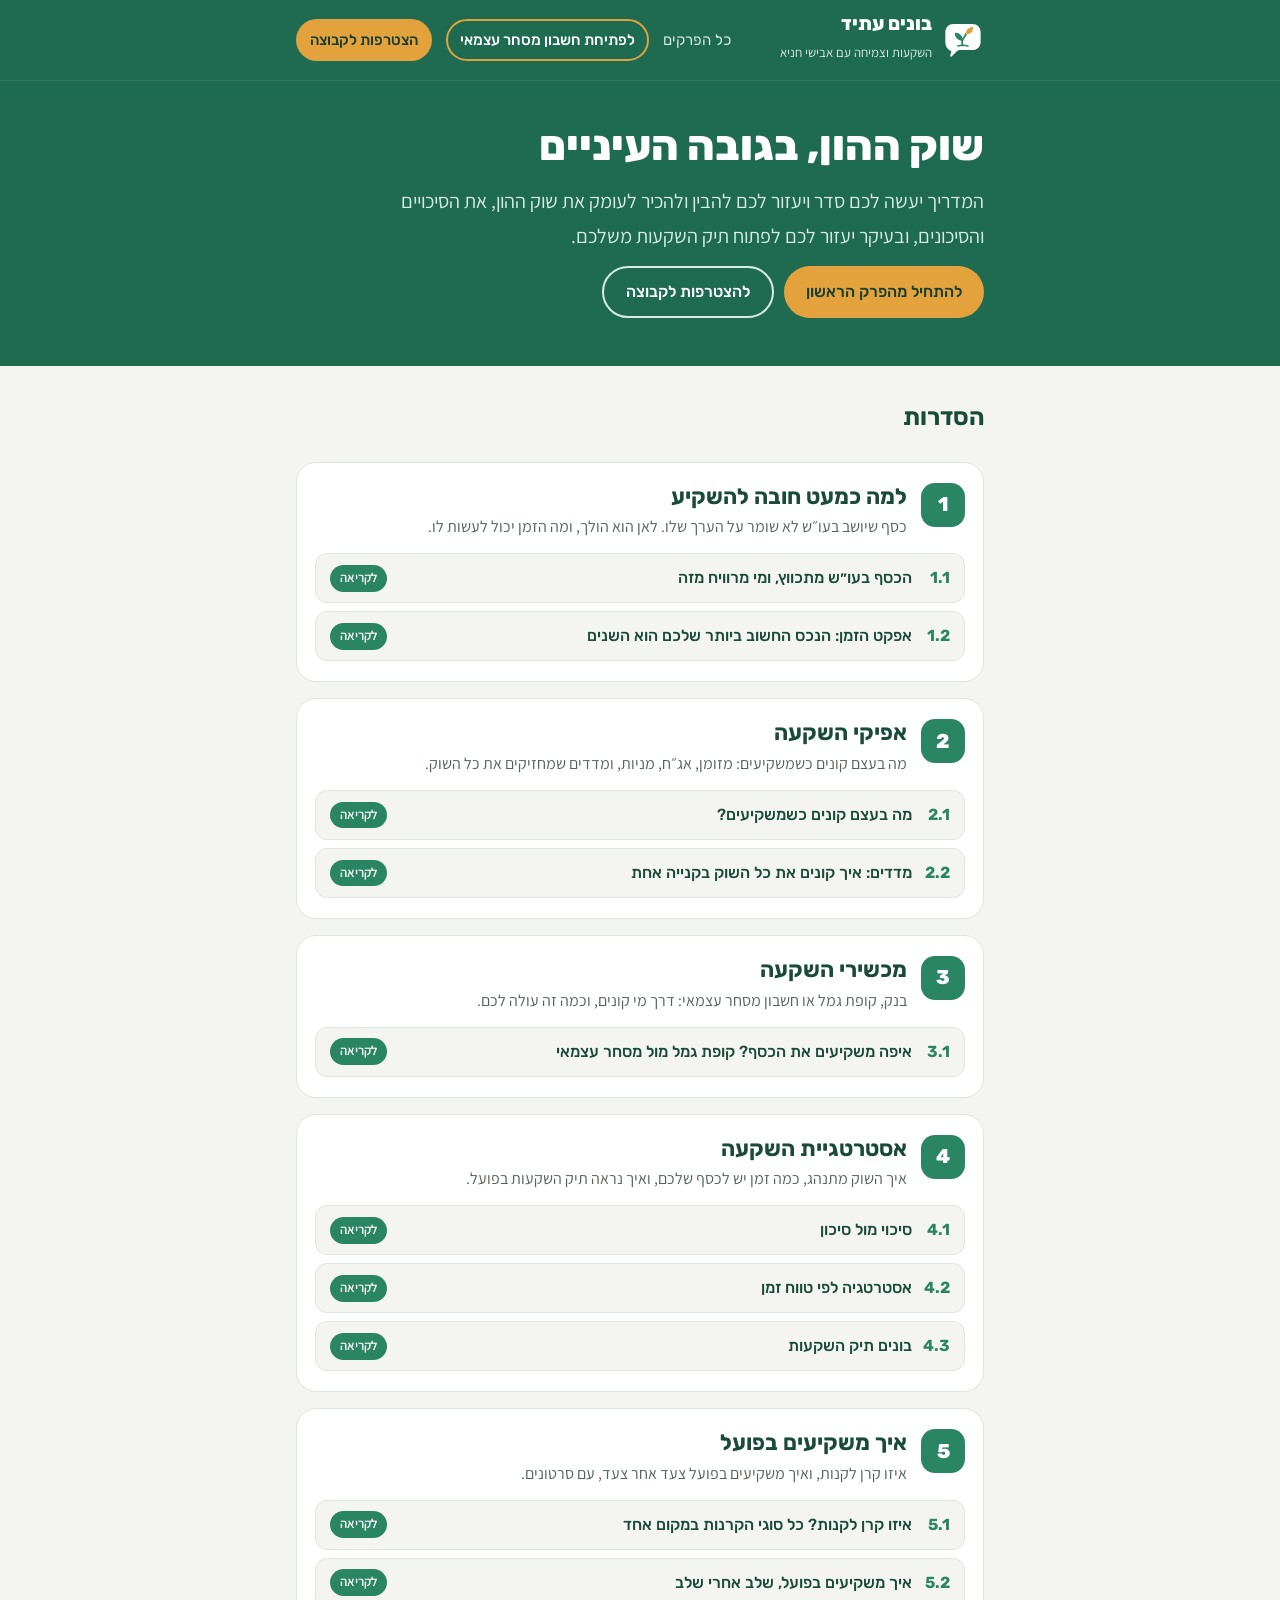
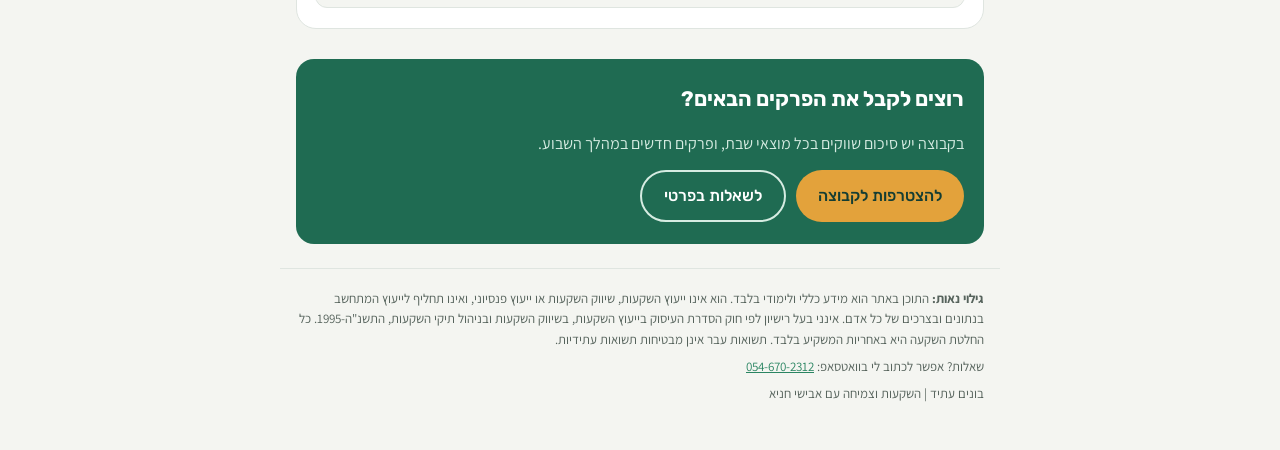
==== commit dc2ed779: "סדרה 5: איזו קרן לקנות, ואיך משקיעים בפועל עם סרטונים Co-Authored-By: Claude Opus 5.5 <noreply@anthr" ====
--- a/index.html
+++ b/index.html
@@ -20,7 +20,7 @@
 <header class="site">
   <div class="wrap bar">
     <a class="brand" href="index.html"><svg class="logo" viewBox="0 0 100 100" aria-hidden="true"><path d="M28 12 H72 C84 12 92 20 92 32 V54 C92 66 84 74 72 74 H44 C40 74 36.5 75.5 33.5 78.5 L23 89 C21.5 90.5 19 89.2 19.6 87.2 L22.5 76.5 C13.5 73.5 8 65 8 54 V32 C8 20 16 12 28 12 Z" fill="#FFFFFF"/><path d="M48.5 63 C47 55 48.5 49 52.5 44 C55 41 56.3 38.5 56.5 35.5" stroke="#2A8562" stroke-width="4.2" stroke-linecap="round" fill="none"/><path d="M38 64.5 Q50 60.5 62 64.5" stroke="#2A8562" stroke-width="3.6" stroke-linecap="round" fill="none"/><path d="M49.6 52.5 C44 52.5 36.5 50 32.6 42.5 C30.8 39 30.4 35.5 31.2 32.6 C38 32.4 44.6 35.6 47.9 42 C49.4 45 49.9 48.6 49.6 52.5 Z" fill="#2A8562"/><path d="M56.4 36.4 C56 30.2 58.8 24.4 64.6 21.2 C67.8 19.5 71.4 18.9 74.2 19.4 C74.7 24.2 73.2 29.2 69.2 32.6 C65.6 35.6 61 36.8 56.4 36.4 Z" fill="#E3A23B"/></svg><span><b>בונים עתיד</b><small>השקעות וצמיחה עם אבישי חניא</small></span></a>
-    <nav><a href="index.html#series">כל הפרקים</a><a class="join acct-btn" href="posts/4-3.html#acct">לפתיחת חשבון מסחר עצמאי</a><a class="join" href="https://chat.whatsapp.com/K5WcsUNhc2CIY9REkp1zK6?s=cl&amp;p=a&amp;mlu=4&amp;ilr=4&amp;iam=0">הצטרפות לקבוצה</a></nav>
+    <nav><a href="index.html#series">כל הפרקים</a><a class="join acct-btn" href="account.html">לפתיחת חשבון מסחר עצמאי</a><a class="join" href="https://chat.whatsapp.com/K5WcsUNhc2CIY9REkp1zK6?s=cl&amp;p=a&amp;mlu=4&amp;ilr=4&amp;iam=0">הצטרפות לקבוצה</a></nav>
   </div>
 </header>
 <section class="hero home">
@@ -49,8 +49,8 @@
   <div class="sh"><div class="num">4</div><div><h2>אסטרטגיית השקעה</h2><p>איך השוק מתנהג, כמה זמן יש לכסף שלכם, ואיך נראה תיק השקעות בפועל.</p></div></div>
   <ul><li><a href="posts/4-1.html"><span class="n">4.1</span>סיכוי מול סיכון<span class="tag pub">לקריאה</span></a></li><li><a href="posts/4-2.html"><span class="n">4.2</span>אסטרטגיה לפי טווח זמן<span class="tag pub">לקריאה</span></a></li><li><a href="posts/4-3.html"><span class="n">4.3</span>בונים תיק השקעות<span class="tag pub">לקריאה</span></a></li></ul>
 </article><article class="series-card" id="s5">
-  <div class="sh"><div class="num">5</div><div><h2>איך משקיעים בפועל</h2><p>צעד אחר צעד, עם סרטונים: פותחים חשבון, מפקידים וקונים.</p></div></div>
-  <ul><li class="soon"><span class="n">5.1</span>פותחים חשבון בבית השקעות<span class="tag">בקרוב</span></li><li class="soon"><span class="n">5.2</span>מפקידים ומגדירים הוראת קבע<span class="tag">בקרוב</span></li><li class="soon"><span class="n">5.3</span>מוצאים קרן וקונים<span class="tag">בקרוב</span></li></ul>
+  <div class="sh"><div class="num">5</div><div><h2>איך משקיעים בפועל</h2><p>איזו קרן לקנות, ואיך משקיעים בפועל צעד אחר צעד, עם סרטונים.</p></div></div>
+  <ul><li><a href="posts/5-1.html"><span class="n">5.1</span>איזו קרן לקנות? כל סוגי הקרנות במקום אחד<span class="tag pub">לקריאה</span></a></li><li><a href="posts/5-2.html"><span class="n">5.2</span>איך משקיעים בפועל, שלב אחרי שלב<span class="tag pub">לקריאה</span></a></li></ul>
 </article>
   </section>
   <section class="cta">
--- a/assets/style.css
+++ b/assets/style.css
@@ -107,3 +107,23 @@
 header nav a.join.acct-btn{background:transparent;color:var(--band-ink);border:2px solid var(--amber);padding:6px 12px}
 header nav a.join{white-space:nowrap}
 @media (max-width:520px){header nav{gap:8px}header nav a.join{font-size:13px;padding:7px 11px}header nav a.join.acct-btn{padding:5px 10px}}
+
+/* heading hierarchy: section (h2) > sub-heading (h3) > text */
+.article{font-size:17px}
+.article h2{font-size:26px;margin-top:18px}
+.article h3{margin:4px 0 -6px;font-family:var(--f-display);font-weight:700;font-size:19px;color:var(--brand)}
+.acct-link .btn.p{align-self:flex-start}
+@media (max-width:520px){.article{font-size:16px}.article h2{font-size:23px}.article h3{font-size:18px}}
+
+/* video tabs */
+.videos{background:var(--surface);border:1px solid var(--line);border-radius:16px;padding:14px;display:flex;flex-wrap:wrap;gap:8px}
+.videos .vlabel{flex-basis:100%;margin:0 0 4px;font-family:var(--f-display);font-weight:500;font-size:15px;color:var(--brand-deep)}
+.videos input{position:absolute;opacity:0;pointer-events:none}
+.videos label{cursor:pointer;padding:8px 14px;min-height:40px;display:inline-flex;align-items:center;border-radius:999px;border:1px solid var(--line);font-family:var(--f-display);font-size:14px;color:var(--muted)}
+.videos input:checked+label{background:var(--brand);border-color:var(--brand);color:#fff}
+.videos input:focus-visible+label{outline:2px solid var(--amber);outline-offset:2px}
+.vpane{display:none;flex-basis:100%;margin-top:6px}
+.videos input:nth-of-type(1):checked~.vpane.a,.videos input:nth-of-type(2):checked~.vpane.b{display:block}
+.vframe{position:relative;width:100%;aspect-ratio:16/9;border-radius:12px;overflow:hidden;background:#000}
+.vframe.short{aspect-ratio:9/16;max-width:320px;margin-inline:auto}
+.vframe iframe{position:absolute;inset:0;width:100%;height:100%;border:0}
